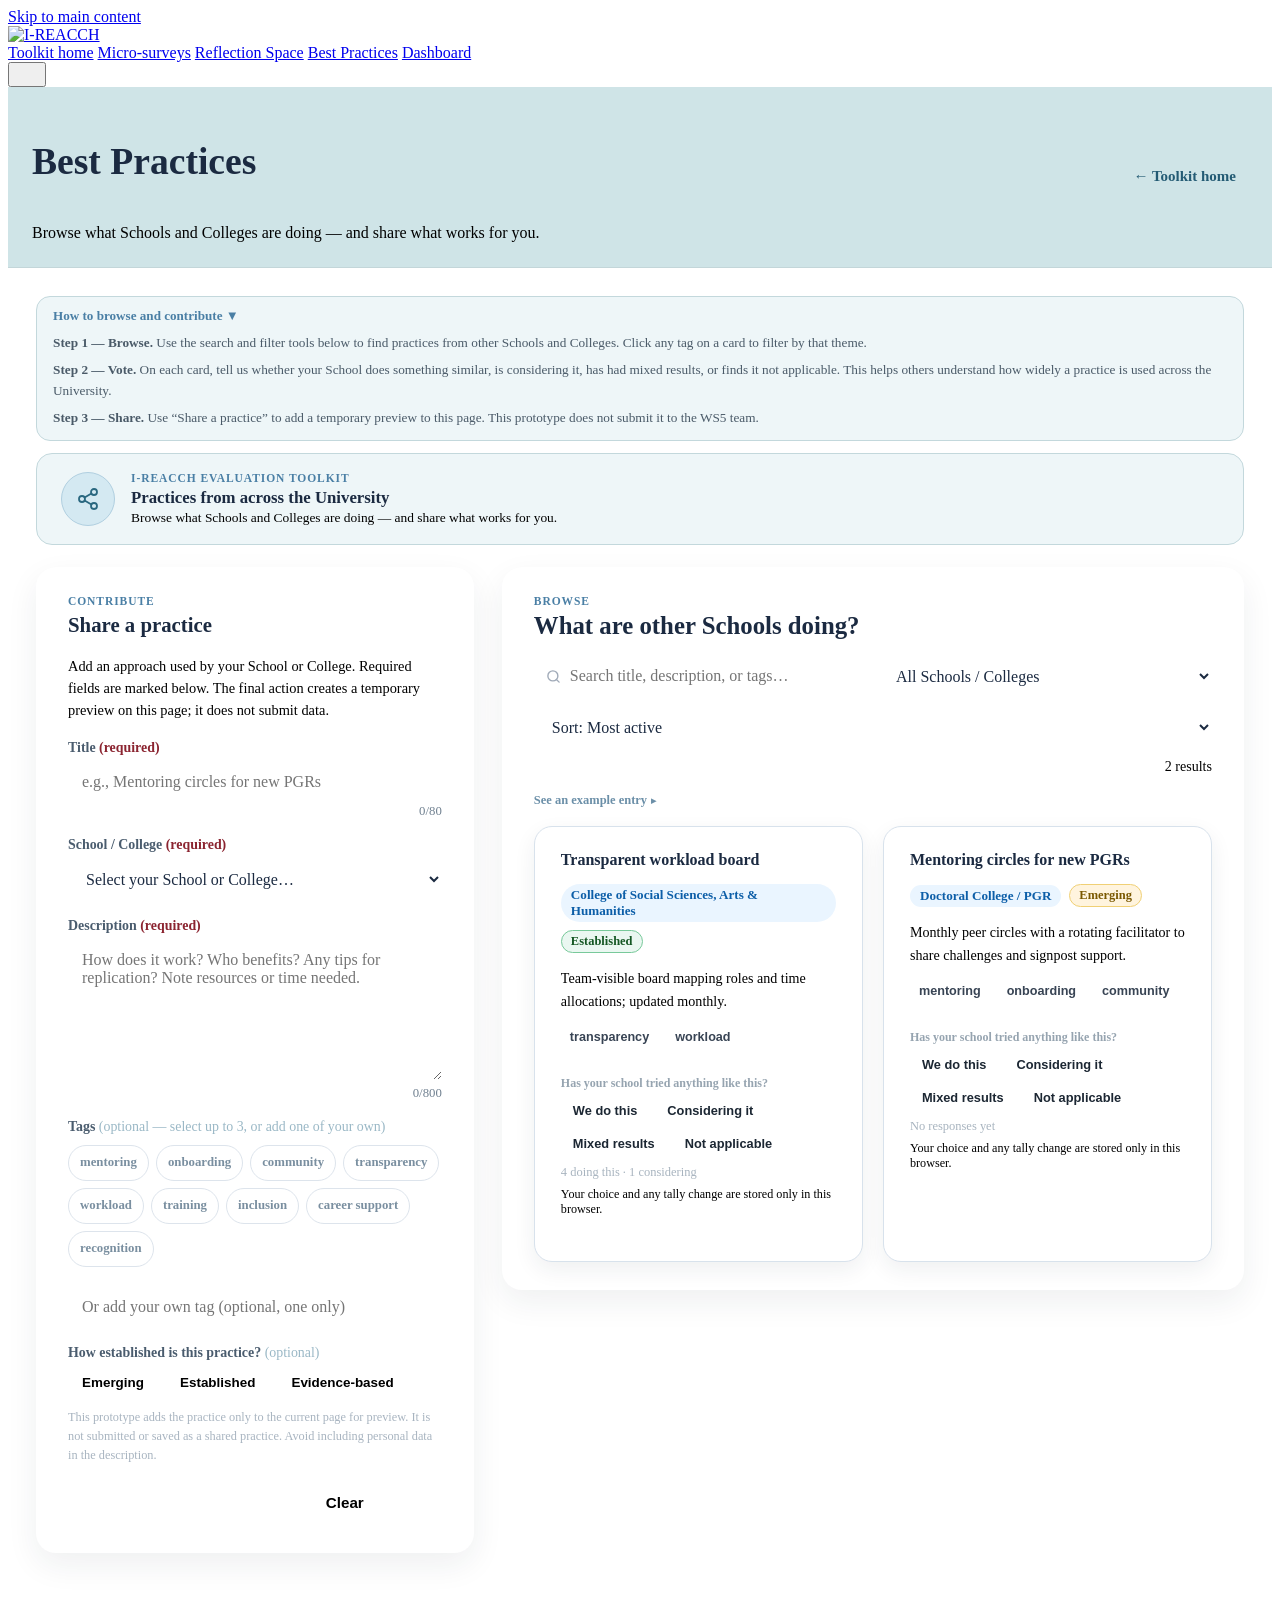
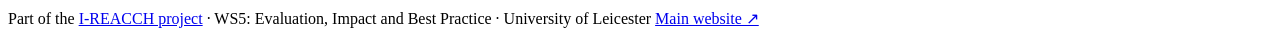
==== best-practices.html @ 88be8840 "Add files via upload" ====
<!DOCTYPE html>
<html lang="en">
<head>
  <meta charset="utf-8" />
  <meta name="viewport" content="width=device-width,initial-scale=1" />
  <title>I-REACCH | Best Practices</title>

  <link rel="stylesheet" href="assets/css/brand.css" />
  <link rel="stylesheet" href="assets/css/header.css" />
  <link rel="stylesheet" href="assets/css/style.css" />

  <style>
    :root{
      --gradA:var(--grad-a);
      --gradB:var(--grad-b);
      --muted-strong:#384454;
      --bg:#fff;
      --ok:#2ea44f; --warn:#e3a008; --no:#cf3d3d;
    }

    /* ===== Top header ===== */
    .overview-bar{ background:#cfe4e7; padding:22px 0; border-bottom:1px solid #c3d6d9; }
    .overview-inner{ max-width:var(--page-max); margin:0 auto; padding:0 24px; display:flex; align-items:center; justify-content:space-between; gap:16px; }
    .brand-wrap{ display:flex; align-items:center; gap:14px; }
    .brand-wrap img{ height:48px; width:auto; display:block; }
    .titles{ display:flex; flex-direction:column; }
    .page-title{ font-size:clamp(1.75rem,4vw,2.35rem); line-height:1.15; font-weight:800; color:#1b2a41; }
    .page-sub{ margin-top:6px; font-size:1rem; line-height:1.5; color:var(--muted); }
    .back-link{ font-weight:700; font-size:15px; color:#245b74; text-decoration:none; padding:8px 12px; border-radius:8px; }
    .back-link:hover{ background:rgba(0,0,0,.05); }

    /* ===== Page container ===== */
    .bp-container{ max-width:1320px; margin:28px auto 0; padding:0 28px 56px; }
    @media(max-width:640px){ .bp-container{ padding:0 16px 48px; } }

    /* ===== Page guidance (collapsible) ===== */
    .bp-guide{
      background:#eef6f8; border:1px solid #c3d8dc;
      border-radius:14px; padding:11px 16px; margin-bottom:12px;
    }
    .bp-guide summary{
      font-weight:600; font-size:.82rem; color:#4a7fa5;
      cursor:pointer; list-style:none; user-select:none;
    }
    .bp-guide summary::-webkit-details-marker{ display:none; }
    .bp-guide summary::marker{ display:none; }
    .bp-guide-body{ margin-top:8px; font-size:.83rem; color:#4a5a68; line-height:1.6; }
    .bp-guide-body p{ margin:0 0 6px; }
    .bp-guide-body p:last-child{ margin-bottom:0; }

    /* ===== Shared panel ===== */
    .bp-panel{
      background:#fff; border:1px solid var(--border);
      border-radius:20px; box-shadow:0 12px 32px rgba(28,39,51,.07);
    }
    .bp-pad{ padding:28px 32px; }
    @media(max-width:640px){ .bp-pad{ padding:20px; } }

    /* ===== Top action bar (browse panel) ===== */
    .bp-topbar{ display:flex; align-items:flex-end; justify-content:space-between; flex-wrap:wrap; gap:12px; margin-bottom:16px; }
    .bp-topbar-eyebrow{ font-size:.72rem; font-weight:700; letter-spacing:.08em; text-transform:uppercase; color:#4a7fa5; display:block; margin-bottom:5px; }
    .bp-topbar h2{ margin:0; font-size:1.55rem; font-weight:800; color:#1b2a41; }

    /* ===== Submit form panel (collapsed by default) ===== */
    .submit-panel{
      overflow:hidden; max-height:0;
      transition:max-height .35s ease, opacity .25s ease;
      opacity:0; margin-bottom:0;
    }
    .submit-panel.open{ max-height:2400px; opacity:1; margin-bottom:20px; }
    .submit-panel-inner{
      background:#fff; border:1px solid var(--border);
      border-radius:20px; box-shadow:0 12px 32px rgba(28,39,51,.07);
      padding:28px 32px;
    }
    @media(max-width:640px){ .submit-panel-inner{ padding:20px; } }
    .submit-panel-eyebrow{ font-size:.72rem; font-weight:700; letter-spacing:.08em; text-transform:uppercase; color:#4a7fa5; display:block; margin-bottom:6px; }
    .submit-panel h2{ margin:0 0 18px; font-size:1.3rem; font-weight:800; color:#1b2a41; }

    /* ===== Form labels ===== */
    .submit-panel label{
      display:block; font-weight:600; margin:18px 0 6px; font-size:.87rem;
      color:#4a5c6e;
    }
    .submit-panel label:first-of-type{ margin-top:0; }
    .bp-panel label{
      display:block; font-weight:600; margin:8px 0 4px; font-size:.86rem; color:var(--muted);
    }
    label.bp-hint{
      text-transform:none; letter-spacing:0; font-size:.86rem;
      font-weight:600; margin:0 0 4px; display:block;
    }

    /* ===== Form controls ===== */
    .bp-input,.bp-select,.bp-textarea{
      width:100%; padding:11px 14px; border:1px solid var(--border); border-radius:12px;
      font:inherit; background:var(--bg); box-sizing:border-box; color:#1b2a41;
    }
    .bp-input:focus,.bp-select:focus,.bp-textarea:focus{ outline:2px solid var(--gradA); outline-offset:2px; }
    .bp-textarea{ min-height:140px; resize:vertical; }

    /* School "Other" fallback input */
    .bp-school-other{ margin-top:8px; }

    /* ===== Buttons ===== */
    .bp-btn{
      appearance:none; border:0; border-radius:999px; padding:12px 24px;
      font-weight:800; font-size:.95rem; cursor:pointer;
      background:linear-gradient(135deg,var(--grad-a),var(--grad-b)); color:#fff;
      min-height:44px;
    }
    .bp-btn.ghost{
      background:transparent; border:1px solid var(--border);
      color:var(--muted); padding:11px 20px; font-weight:700;
    }
    .bp-btn.ghost:hover{ background:#f5f8ff; }
    .bp-btn:focus{ outline:2px solid var(--gradA); outline-offset:3px; }

    .bp-row{ display:flex; gap:10px; align-items:center; flex-wrap:wrap; }
    .bp-hint{ font-size:.84rem; color:#a0aab8; }
    .bp-help{ font-size:.84rem; color:#708090; margin-top:4px; }
    .bp-form-intro{ margin:0 0 18px; color:var(--muted); font-size:.9rem; line-height:1.55; }
    .bp-required{ color:#8b2430 !important; font-weight:700; }
    .bp-field-error{ margin:5px 0 0; color:#a61d24; font-size:.84rem; font-weight:700; }
    .bp-form-errors{ margin:0 0 12px; padding:10px 12px; color:#8b1720; background:#fff2f2; border-left:4px solid #c81e2a; border-radius:6px; font-weight:700; }
    .bp-feedback{ margin:0 0 18px; padding:12px 16px; color:#175c35; background:#eaf7ef; border:1px solid #82c69b; border-radius:10px; font-weight:750; }

    .counter{ display:flex; justify-content:flex-end; font-size:.8rem; color:#708090; margin-top:2px; }

    /* ===== Tag chip toggles (submit form) ===== */
    .bp-tag-chip-group{ display:flex; gap:7px; flex-wrap:wrap; margin-top:8px; }
    .bp-tag-chip-btn{
      appearance:none; border:1px solid #dde4ec; border-radius:999px;
      padding:7px 11px; min-height:36px; font:inherit; font-weight:600; font-size:.8rem;
      cursor:pointer; background:#fff; color:#7a8fa0;
      transition:background .15s, color .15s, border-color .15s, opacity .15s;
    }
    .bp-tag-chip-btn:hover{ border-color:#a58de0; }
    .bp-tag-chip-btn.selected{ background:#efeaff; border-color:#b89ef5; color:#3d1a8a; }
    .bp-tag-chip-btn:focus{ outline:2px solid var(--gradA); outline-offset:2px; }

    /* Selected tag pills (submit form) */
    .bp-tag-pills{ display:flex; gap:6px; flex-wrap:wrap; margin-top:8px; }
    .bp-tag-pill-item{
      display:inline-flex; align-items:center; gap:4px;
      background:#efeaff; border:1px solid #b89ef5; color:#3d1a8a;
      border-radius:999px; padding:4px 10px; font-weight:700; font-size:.82rem;
    }
    .bp-tag-pill-item button{
      appearance:none; background:none; border:none; cursor:pointer;
      padding:0 0 0 2px; font-size:.9em; line-height:1;
      color:#3d1a8a; font-weight:700;
    }
    .bp-tag-pill-item button:hover{ color:#1b0060; }
    .bp-tag-pill-item button:focus{ outline:2px solid var(--gradA); outline-offset:1px; border-radius:50%; }

    /* Custom tag input row */
    .bp-custom-tag-row{ margin-top:10px; }
    .bp-tag-hint{ font-size:.75rem; color:#b0bbc6; margin-top:3px; }

    /* Submit form: breathing room refinements */
    .submit-panel label > span{ color:#9ab8c6; }
    .submit-panel .counter + label{ margin-top:24px; }
    .bp-tag-chip-group{ margin-top:10px; }
    .bp-tag-pills{ margin:10px 0 4px; }
    .bp-trust-note{ font-size:.84rem; color:#708090; }

    /* ===== Evidence level pills (submit form) ===== */
    .ev-pills{ display:flex; gap:8px; flex-wrap:wrap; margin-top:8px; }
    .ev-btn{
      appearance:none; border-radius:999px; padding:6px 14px; font-weight:700;
      font-size:.84rem; cursor:pointer; background:#fff;
      color:var(--muted); border:1px solid var(--border);
      transition:background .15s,color .15s,border-color .15s;
    }
    .ev-btn:focus{ outline:2px solid var(--gradA); outline-offset:2px; }
    .ev-btn.active.emerging{    background:#fff4de; border-color:#c98a00; color:#7a5800; }
    .ev-btn.active.established{ background:#eaf7f1; border-color:#2ea44f; color:#155724; }
    .ev-btn.active.evidenced{   background:#eaf5ff; border-color:#0c5ea8; color:#0c5ea8; }

    /* ===== Trust note ===== */
    .bp-trust-note{
      margin:12px 0 0; font-size:.77rem;
      color:#a8b4c0; line-height:1.55;
    }

    .draft-status{ font-size:.85rem; color:var(--muted); display:none; }

    /* ===== Browse toolbar ===== */
    .bp-toolbar{ display:flex; gap:10px; flex-wrap:wrap; margin-bottom:14px; align-items:center; }
    .bp-field{ flex:1 1 200px; position:relative; }
    .bp-cnt{ color:var(--muted); font-size:.88rem; margin-left:auto; white-space:nowrap; }
    .bp-sort{ min-width:170px; }

    /* Search icon — CSS-only, no HTML changes required */
    #q{
      background-image:url("data:image/svg+xml,%3Csvg xmlns='http://www.w3.org/2000/svg' width='16' height='16' viewBox='0 0 24 24' fill='none' stroke='%23a0aab8' stroke-width='2.2' stroke-linecap='round' stroke-linejoin='round'%3E%3Ccircle cx='11' cy='11' r='8'/%3E%3Cpath d='m21 21-4.35-4.35'/%3E%3C/svg%3E");
      background-repeat:no-repeat;
      background-position:12px center;
      background-size:15px 15px;
      padding-left:36px;
    }

    /* ===== Active filter pills ===== */
    .bp-filter-pills{ display:flex; gap:8px; flex-wrap:wrap; margin:6px 0 14px; }
    .bp-pill{
      background:var(--chip); color:var(--muted-strong);
      border:1px solid var(--border); border-radius:999px;
      padding:4px 10px; font-weight:600; font-size:.85rem;
    }
    .bp-pill button{ border:0; background:transparent; margin-left:6px; cursor:pointer; }

    /* ===== Cards grid ===== */
    .bp-cards{ display:grid; grid-template-columns:1fr 1fr; gap:20px; }
    @media(max-width:960px){ .bp-cards{ grid-template-columns:1fr; } }

    /* ===== Card ===== */
    .bp-card{
      border:1px solid #d8e2ec; border-radius:18px; background:#fff;
      padding:22px 26px; display:flex; flex-direction:column; gap:14px;
      box-shadow:0 8px 22px rgba(28,39,51,.07);
    }
    .bp-card h3{ margin:0; font-size:1rem; font-weight:800; color:#1b2a41; line-height:1.35; }
    .bp-badge{ display:inline-flex; align-items:center; gap:6px; padding:3px 10px; border-radius:999px; background:#eaf5ff; color:#0c5ea8; font-weight:600; font-size:.82rem; }
    .bp-sub{ color:var(--muted); margin:0; font-size:.88rem; line-height:1.62; }

    /* ===== Tags on cards ===== */
    .bp-tags{ display:flex; gap:8px; row-gap:6px; flex-wrap:wrap; }
    .bp-chip{ background:var(--chip); color:var(--muted-strong); padding:3px 9px; border:1px solid var(--border); border-radius:999px; font-weight:600; font-size:.79rem; }
    .bp-tag-btn{ background:var(--chip); color:var(--muted-strong); border:1px solid var(--border); border-radius:999px; padding:3px 9px; font-weight:600; font-size:.79rem; cursor:pointer; }
    .bp-tag-btn:focus{ outline:2px solid var(--gradA); outline-offset:2px; }
    .bp-sep{ height:1px; background:var(--border); border-radius:1px; }

    /* ===== Evidence badge on cards ===== */
    .ev-badge{ display:inline-flex; align-items:center; padding:3px 9px; border-radius:999px; font-weight:700; font-size:.78rem; }
    .ev-badge.emerging{    background:#fff4de; color:#7a5800; border:1px solid #f0d075; }
    .ev-badge.established{ background:#eaf7f1; color:#155724; border:1px solid #78c99a; }
    .ev-badge.evidenced{   background:#eaf5ff; color:#0c5ea8; border:1px solid #7fbde8; }

    /* ===== Four-option structured vote ===== */
    .bp-vote-group{ display:flex; flex-direction:column; gap:6px; }
    .bp-vote-label{ font-size:.75rem; font-weight:600; color:#96a4b0; margin-bottom:0; }
    .bp-vote-opts{ display:flex; gap:6px; flex-wrap:wrap; }
    .bp-vote-btn{
      appearance:none; border:1px solid var(--border); background:#fff;
      color:#1c2733; border-radius:999px; padding:6px 12px;
      font-weight:700; font-size:.8rem; cursor:pointer;
      transition:background .15s,color .15s,border-color .15s;
    }
    .bp-vote-btn:focus{ outline:2px solid var(--gradA); outline-offset:2px; }
    .bp-vote-btn.v-active.opt-active{   background:var(--ok);  border-color:var(--ok);  color:#fff; }
    .bp-vote-btn.v-active.opt-consider{ background:var(--warn);border-color:var(--warn);color:#fff; }
    .bp-vote-btn.v-active.opt-mixed{    background:#6b7d94;    border-color:#6b7d94;    color:#fff; }
    .bp-vote-btn.v-active.opt-na{       background:#9aa4b2;    border-color:#9aa4b2;    color:#fff; }
    .bp-vote-count{ font-size:.78rem; color:#a8b4bf; margin-top:2px; }
    .bp-local-note{ font-size:.76rem; color:var(--muted); margin:1px 0 0; }

    /* Vote legend */
    .bp-vote-legend{ font-size:.78rem; color:var(--muted); margin-top:6px; line-height:1.6; }

    /* Smooth comment box reveal */
    .bp-reason-wrap{
      margin-top:8px; overflow:hidden;
      max-height:0; opacity:0;
      transition:max-height .25s ease, opacity .2s ease;
    }
    .bp-reason-wrap.bp-reason-visible{ max-height:220px; opacity:1; }

    /* Example entry */
    .bp-example{ margin-bottom:14px; }
    .bp-example-heading{
      font-size:.78rem; font-weight:600; color:#6b8fa8;
      cursor:pointer; list-style:none; user-select:none;
      display:inline-flex; align-items:center; gap:4px; margin:0;
      padding:4px 0;
    }
    .bp-example-heading::-webkit-details-marker{ display:none; }
    .bp-example-heading::marker{ display:none; }
    .bp-example-heading::after{ content:'▸'; font-size:.65rem; transition:transform .2s; }
    .bp-example[open] .bp-example-heading::after{ transform:rotate(90deg); }
    .bp-example-body{ margin-top:14px; }
    .bp-card--example{ border-style:dashed; border-color:#b8cfe0; background:#f8fbfd; box-shadow:none; }
    .bp-example-badge{
      font-size:.72rem; font-weight:700; background:#e8f4fd;
      color:#2977c9; border-radius:999px; padding:2px 8px;
      letter-spacing:.04em; text-transform:uppercase; flex-shrink:0;
    }
    .bp-empty{ padding:22px 24px; color:var(--muted); border:1px dashed var(--border); border-radius:14px; background:#fff; }

    /* ===== Hero banner ===== */
    .bp-hero{
      background:#eef6f8; border:1px solid #c3d8dc;
      border-radius:16px; padding:18px 24px; margin-bottom:22px;
      display:flex; align-items:center; justify-content:space-between; gap:16px; flex-wrap:wrap;
    }
    .bp-hero-left{ display:flex; align-items:center; gap:16px; }
    .bp-hero-icon-wrap{
      width:52px; height:52px; border-radius:50%; flex-shrink:0;
      background:#d4e9f2; border:1.5px solid #b0cfe0;
      display:flex; align-items:center; justify-content:center;
    }
    .bp-hero-icon{ width:24px; height:24px; flex-shrink:0; color:#2a6880; }
    .bp-hero-eyebrow{ font-size:.72rem; font-weight:700; letter-spacing:.08em; text-transform:uppercase; color:#4a7fa5; margin:0 0 4px; display:block; }
    .bp-hero-heading{ font-size:1.05rem; font-weight:800; color:#1b2a41; margin:0 0 2px; }
    .bp-hero-sub{ font-size:.84rem; color:var(--muted); margin:0; }

    /* ===== Split layout ===== */
    .bp-split{ display:grid; grid-template-columns:1.18fr 2fr; gap:28px; align-items:start; }
    .bp-split-right{ min-width:0; }
    @media(min-width:901px){
      .bp-split-left .submit-panel.open{ max-height:none !important; opacity:1 !important; overflow:visible !important; margin-bottom:0 !important; }
      #toggleSubmit{ display:none; }
    }
    @media(max-width:900px){
      .bp-split{ grid-template-columns:1fr; }
      .bp-split-right{ order:1; }
      .bp-split-left{ order:2; }
    }
  </style>
</head>
<body>

  <a class="skip-link" href="#main-content">Skip to main content</a>

  <header class="site-header">
    <div class="container bar">
      <a class="logo" href="index.html" aria-label="I-REACCH Evaluation Toolkit home"><img src="assets/img/ireacch-logo.png" alt="I-REACCH"></a>
      <nav id="primary-nav" class="nav" aria-label="Primary">
        <a href="index.html">Toolkit home</a>
        <a href="micro-surveys.html">Micro-surveys</a>
        <a href="reflection.html">Reflection Space</a>
        <a href="best-practices.html" aria-current="page">Best Practices</a>
        <a href="dashboard.html">Dashboard</a>
      </nav>
      <button class="nav-toggle" aria-expanded="false" aria-controls="primary-nav" aria-label="Toggle navigation">
        <svg width="22" height="16" viewBox="0 0 22 16" fill="none" aria-hidden="true"><rect y="0" width="22" height="2" rx="1"/><rect y="7" width="22" height="2" rx="1"/><rect y="14" width="22" height="2" rx="1"/></svg>
      </button>
    </div>
  </header>

  <section class="overview-bar" aria-labelledby="page-title">
    <div class="overview-inner">
      <div class="brand-wrap">
        <div class="titles">
          <h1 class="page-title" id="page-title">Best Practices</h1>
          <div class="page-sub">Browse what Schools and Colleges are doing — and share what works for you.</div>
        </div>
      </div>
      <a class="back-link" href="index.html">&larr; Toolkit home</a>
    </div>
  </section>

  <main class="bp-container" id="main-content" tabindex="-1">

    <!-- ===== Page guidance (collapsible) ===== -->
    <details class="bp-guide" id="bp-guide">
      <summary>How to browse and contribute &#9660;</summary>
      <div class="bp-guide-body">
        <p><strong>Step 1 — Browse.</strong> Use the search and filter tools below to find practices from other Schools and Colleges. Click any tag on a card to filter by that theme.</p>
        <p><strong>Step 2 — Vote.</strong> On each card, tell us whether your School does something similar, is considering it, has had mixed results, or finds it not applicable. This helps others understand how widely a practice is used across the University.</p>
        <p><strong>Step 3 — Share.</strong> Use “Share a practice” to add a temporary preview to this page. This prototype does not submit it to the WS5 team.</p>
      </div>
    </details>

    <!-- ===== Hero banner ===== -->
    <div class="bp-hero">
      <div class="bp-hero-left">
        <div class="bp-hero-icon-wrap">
          <svg class="bp-hero-icon" viewBox="0 0 24 24" fill="none" stroke="currentColor" stroke-width="1.8" stroke-linecap="round" stroke-linejoin="round" aria-hidden="true">
            <circle cx="18" cy="5" r="3"/>
            <circle cx="6"  cy="12" r="3"/>
            <circle cx="18" cy="19" r="3"/>
            <line x1="8.59" y1="13.51" x2="15.42" y2="17.49"/>
            <line x1="15.41" y1="6.51"  x2="8.59"  y2="10.49"/>
          </svg>
        </div>
        <div>
          <span class="bp-hero-eyebrow">I-REACCH Evaluation Toolkit</span>
          <div class="bp-hero-heading">Practices from across the University</div>
          <p class="bp-hero-sub">Browse what Schools and Colleges are doing — and share what works for you.</p>
        </div>
      </div>
      <button type="button" class="bp-btn" id="toggleSubmit" aria-expanded="true" aria-controls="submitPanel">
        + Share a practice
      </button>
    </div>

    <p class="bp-feedback" id="bp-feedback" role="status" aria-live="polite" hidden></p>

    <!-- ===== Split layout ===== -->
    <div class="bp-split">

    <!-- LEFT: Submit form (always visible on desktop) -->
    <div class="bp-split-left">
    <div class="submit-panel open" id="submitPanel" aria-hidden="false">
      <div class="submit-panel-inner">
        <span class="submit-panel-eyebrow">Contribute</span>
        <h2>Share a practice</h2>
        <p class="bp-form-intro">Add an approach used by your School or College. Required fields are marked below. The final action creates a temporary preview on this page; it does not submit data.</p>
        <p class="bp-form-errors" id="bp-form-errors" role="alert" hidden>Check the required fields below.</p>
        <label for="bp-title">Title <span class="bp-required">(required)</span></label>
        <input id="bp-title" class="bp-input" type="text" maxlength="80" required aria-describedby="c-title bp-title-error" placeholder="e.g., Mentoring circles for new PGRs" />
        <div class="counter"><span id="c-title">0/80</span></div>
        <p class="bp-field-error" id="bp-title-error" hidden>Enter a title.</p>

        <label for="bp-school">School / College <span class="bp-required">(required)</span></label>
        <select id="bp-school" class="bp-select" required aria-describedby="bp-school-error">
          <option value="">Select your School or College&hellip;</option>
          <option value="College of Life Sciences">College of Life Sciences</option>
          <option value="College of Science and Engineering">College of Science and Engineering</option>
          <option value="College of Social Sciences, Arts &amp; Humanities">College of Social Sciences, Arts &amp; Humanities</option>
          <option value="School of Business">School of Business</option>
          <option value="Leicester Medical School">Leicester Medical School</option>
          <option value="School of Computing and Mathematical Sciences">School of Computing and Mathematical Sciences</option>
          <option value="School of Education">School of Education</option>
          <option value="School of Geography, Geology and the Environment">School of Geography, Geology and the Environment</option>
          <option value="School of Historical Studies">School of Historical Studies</option>
          <option value="School of Law">School of Law</option>
          <option value="School of Museum Studies">School of Museum Studies</option>
          <option value="School of Psychology and Vision Sciences">School of Psychology and Vision Sciences</option>
          <option value="Doctoral College / PGR">Doctoral College / PGR</option>
          <option value="Professional Services / Research Support">Professional Services / Research Support</option>
          <option value="other">Other / Not listed</option>
        </select>
        <p class="bp-field-error" id="bp-school-error" hidden>Select a School or College.</p>
        <input id="bp-school-other" class="bp-input bp-school-other" type="text"
          placeholder="Please specify your School or College"
          aria-label="Specify your School or College"
          aria-describedby="bp-school-other-error"
          style="display:none" />
        <p class="bp-field-error" id="bp-school-other-error" hidden>Enter your School or College.</p>

        <label for="bp-desc">Description <span class="bp-required">(required)</span></label>
        <textarea id="bp-desc" class="bp-textarea" maxlength="800" required aria-describedby="c-desc bp-desc-error"
          placeholder="How does it work? Who benefits? Any tips for replication? Note resources or time needed."></textarea>
        <div class="counter"><span id="c-desc">0/800</span></div>
        <p class="bp-field-error" id="bp-desc-error" hidden>Enter a description.</p>

        <label>Tags <span style="font-weight:400;text-transform:none;letter-spacing:0">(optional — select up to 3, or add one of your own)</span></label>
        <div class="bp-tag-chip-group" id="bp-tag-chips" role="group" aria-label="Select tags">
          <button type="button" class="bp-tag-chip-btn" data-tag="mentoring"      aria-pressed="false">mentoring</button>
          <button type="button" class="bp-tag-chip-btn" data-tag="onboarding"     aria-pressed="false">onboarding</button>
          <button type="button" class="bp-tag-chip-btn" data-tag="community"      aria-pressed="false">community</button>
          <button type="button" class="bp-tag-chip-btn" data-tag="transparency"   aria-pressed="false">transparency</button>
          <button type="button" class="bp-tag-chip-btn" data-tag="workload"       aria-pressed="false">workload</button>
          <button type="button" class="bp-tag-chip-btn" data-tag="training"       aria-pressed="false">training</button>
          <button type="button" class="bp-tag-chip-btn" data-tag="inclusion"      aria-pressed="false">inclusion</button>
          <button type="button" class="bp-tag-chip-btn" data-tag="career support" aria-pressed="false">career support</button>
          <button type="button" class="bp-tag-chip-btn" data-tag="recognition"    aria-pressed="false">recognition</button>
        </div>
        <div class="bp-tag-pills" id="bp-selected-tags" aria-label="Selected tags" aria-live="polite"></div>
        <div class="bp-custom-tag-row">
          <input id="bp-custom-tag" class="bp-input" type="text" maxlength="40"
            placeholder="Or add your own tag (optional, one only)" aria-label="Add a custom tag" />
        </div>

        <label>How established is this practice? <span style="font-weight:400;text-transform:none;letter-spacing:0">(optional)</span></label>
        <div class="ev-pills" id="ev-pills" role="group" aria-label="Evidence level">
          <button type="button" class="ev-btn emerging"    data-ev="emerging"    aria-pressed="false">Emerging</button>
          <button type="button" class="ev-btn established" data-ev="established" aria-pressed="false">Established</button>
          <button type="button" class="ev-btn evidenced"   data-ev="evidenced"   aria-pressed="false">Evidence-based</button>
        </div>

        <!-- Trust statement -->
        <p class="bp-trust-note" role="note">This prototype adds the practice only to the current page for preview. It is not submitted or saved as a shared practice. Avoid including personal data in the description.</p>

        <div class="bp-row" style="margin-top:16px;align-items:center">
          <button class="bp-btn" id="bp-add" type="button">Add preview to this page</button>
          <button class="bp-btn ghost" id="bp-clear" type="button">Clear</button>
          <span id="draft-status" class="draft-status">Draft saved</span>
        </div>
      </div>
    </div>
    </div><!-- /bp-split-left -->

    <!-- RIGHT: Browse panel -->
    <div class="bp-split-right">
    <div class="bp-panel">
      <div class="bp-pad">

        <div class="bp-topbar">
          <div>
            <span class="bp-topbar-eyebrow">Browse</span>
            <h2>What are other Schools doing?</h2>
          </div>
        </div>

        <div class="bp-toolbar">
          <div class="bp-field">
            <input id="q" class="bp-input" type="text" placeholder="Search title, description, or tags&hellip;" aria-label="Search practices" />
          </div>
          <div class="bp-field">
            <select id="filter-school" class="bp-input bp-select" aria-label="Filter by school">
              <option value="">All Schools / Colleges</option>
              <option value="College of Life Sciences">College of Life Sciences</option>
              <option value="College of Science and Engineering">College of Science and Engineering</option>
              <option value="College of Social Sciences, Arts &amp; Humanities">College of Social Sciences, Arts &amp; Humanities</option>
              <option value="School of Business">School of Business</option>
              <option value="Leicester Medical School">Leicester Medical School</option>
              <option value="School of Computing and Mathematical Sciences">School of Computing and Mathematical Sciences</option>
              <option value="School of Education">School of Education</option>
              <option value="School of Geography, Geology and the Environment">School of Geography, Geology and the Environment</option>
              <option value="School of Historical Studies">School of Historical Studies</option>
              <option value="School of Law">School of Law</option>
              <option value="School of Museum Studies">School of Museum Studies</option>
              <option value="School of Psychology and Vision Sciences">School of Psychology and Vision Sciences</option>
              <option value="Doctoral College / PGR">Doctoral College / PGR</option>
              <option value="Professional Services / Research Support">Professional Services / Research Support</option>
            </select>
          </div>
          <select id="sort" class="bp-select bp-sort" aria-label="Sort results">
            <option value="active">Sort: Most active</option>
            <option value="newest">Sort: Newest</option>
            <option value="az">Sort: A&ndash;Z</option>
          </select>
          <span id="result-count" class="bp-cnt" aria-live="polite">0 results</span>
        </div>

        <div id="active-pills" class="bp-filter-pills" style="display:none"></div>

        <!-- Example entry (collapsible) -->
        <details class="bp-example" id="bp-example">
          <summary class="bp-example-heading">See an example entry</summary>
          <div class="bp-example-body">
            <div class="bp-card bp-card--example">
              <div style="display:flex;align-items:center;gap:8px;flex-wrap:wrap">
                <h3 style="margin:0;font-size:1.05rem;font-weight:800;color:#1b2a41">Mentoring circles for early-career researchers</h3>
                <span class="bp-example-badge">Example</span>
              </div>
              <div style="display:flex;gap:8px;flex-wrap:wrap;align-items:center">
                <span class="bp-badge">Doctoral College / PGR</span>
                <span class="ev-badge established">Established</span>
              </div>
              <p class="bp-sub">Monthly peer circles of 4–6 early-career researchers with a rotating facilitator drawn from the group. Sessions are 60 minutes, structured around a shared agenda (one challenge, one win, one resource to share). No senior staff attend, keeping the space low-pressure. Requires minimal coordination — a shared calendar invite and a short briefing document.</p>
              <div class="bp-tags">
                <span class="bp-chip">mentoring</span>
                <span class="bp-chip">community</span>
              </div>
              <p style="font-size:.82rem;color:var(--muted);margin:8px 0 0;font-style:italic">A good entry has a specific title, explains how it works and who benefits, notes what resources it needs, and uses tags to help others find it.</p>
            </div>
          </div>
        </details>

        <div id="cards" class="bp-cards"></div>
        <div id="empty" class="bp-empty" style="display:none">
          No practices match those filters.
          <button id="clear-filters" type="button" class="bp-btn ghost" style="margin:8px 0 0">Clear filters</button>
          or
          <button type="button" class="bp-btn ghost" onclick="document.getElementById('toggleSubmit').click()" style="margin:0">share your own</button>.
        </div>

      </div>
    </div>
    </div><!-- /bp-split-right -->
    </div><!-- /bp-split -->

  </main>

  <footer class="site-footer">
    <div class="site-footer__inner">
      <span>Part of the <a href="https://ireacch.le.ac.uk/" target="_blank" rel="noopener">I-REACCH project</a> &middot; WS5: Evaluation, Impact and Best Practice &middot; University of Leicester</span>
      <a href="https://ireacch.le.ac.uk/" target="_blank" rel="noopener">Main website &nearr;</a>
    </div>
  </footer>

  <script src="ws5-logger.js"></script>
  <script src="script.js"></script>
  <script>
    window.WS5Logger?.logPageView('3.0');
    let bestPracticeSearchLogged = false;

    /* ---------- Seed data (unchanged) ---------- */
    const seedData = [
      { id:"p1", title:"Transparent workload board",
        school:"College of Social Sciences, Arts & Humanities",
        desc:"Team-visible board mapping roles and time allocations; updated monthly.",
        tags:["transparency","workload"],
        evidence:"established",
        votes:{ active:4, considering:1, mixed:0, na:0 },
        created: Date.now()-86400000*14 },
      { id:"p2", title:"Mentoring circles for new PGRs",
        school:"Doctoral College / PGR",
        desc:"Monthly peer circles with a rotating facilitator to share challenges and signpost support.",
        tags:["mentoring","onboarding","community"],
        evidence:"emerging",
        votes:{ active:0, considering:0, mixed:0, na:0 },
        created: Date.now()-86400000*3 }
    ];

    /* ---------- Tag constants ---------- */
    const BP_PREDEFINED_TAGS = [
      'mentoring','onboarding','community','transparency',
      'workload','training','inclusion','career support','recognition'
    ];
    const MAX_CHIP_TAGS = 3;  /* max predefined chips selectable */

    /* ---------- Storage keys (unchanged) ---------- */
    const LS_VOTE   = id => `bp-vote2-${id}`;
    const LS_TALLY  = 'bp-tallies2';
    const LS_REASON = id => `bp-reason-${id}`;
    const LS_DRAFT  = 'bp-draft';

    const getTallies = () => JSON.parse(localStorage.getItem(LS_TALLY) || '{}');
    const setTallies = obj => localStorage.setItem(LS_TALLY, JSON.stringify(obj));

    function hydrate(data){
      const tallies = getTallies();
      return data.map(p => {
        const t = tallies[p.id];
        return t ? {...p, votes:{...p.votes,...t}} : p;
      });
    }

    let state = {
      data: hydrate(seedData),
      query:"", school:"", sort:"active", tags: new Set()
    };

    /* ---------- DOM refs ---------- */
    const cardsEl      = document.getElementById("cards");
    const emptyEl      = document.getElementById("empty");
    const qEl          = document.getElementById("q");
    const schoolEl_f   = document.getElementById("filter-school");
    const sortEl       = document.getElementById("sort");
    const countEl      = document.getElementById("result-count");
    const pillsEl      = document.getElementById("active-pills");

    const titleEl        = document.getElementById("bp-title");
    const schoolEl       = document.getElementById("bp-school");        /* now a <select> */
    const schoolOtherEl  = document.getElementById("bp-school-other");  /* fallback text input */
    const descEl         = document.getElementById("bp-desc");
    const customTagInput = document.getElementById("bp-custom-tag");
    const addBtn         = document.getElementById("bp-add");
    const clearBtn       = document.getElementById("bp-clear");
    const draftStatus    = document.getElementById("draft-status");
    const cTitleEl       = document.getElementById("c-title");
    const cDescEl        = document.getElementById("c-desc");
    const evPillsEl      = document.getElementById("ev-pills");
    const submitPanel    = document.getElementById("submitPanel");
    const toggleBtn      = document.getElementById("toggleSubmit");
    const feedbackEl     = document.getElementById("bp-feedback");
    const formErrorsEl   = document.getElementById("bp-form-errors");
    const desktopSubmit  = window.matchMedia('(min-width: 901px)');

    /* ---------- Page guidance — open on first visit, closed thereafter ---------- */
    (function(){
      const guide = document.getElementById('bp-guide');
      if(!guide) return;
      if(!localStorage.getItem('bp-guide-seen')){
        guide.setAttribute('open','');
        /* Mark as seen after a short delay so the flag survives to the next visit */
        setTimeout(()=> localStorage.setItem('bp-guide-seen','1'), 200);
      }
    })();

    /* ---------- Submit panel disclosure ---------- */
    function setSubmitOpen(open, focusTitle=false){
      submitPanel.classList.toggle('open', open);
      toggleBtn.setAttribute('aria-expanded', open ? 'true' : 'false');
      submitPanel.setAttribute('aria-hidden', open ? 'false' : 'true');
      toggleBtn.textContent = open ? '✕ Close form' : '+ Share a practice';
      if(open && focusTitle) setTimeout(()=>titleEl.focus(), 350);
    }

    function syncSubmitDisclosure(){
      setSubmitOpen(desktopSubmit.matches, false);
    }

    syncSubmitDisclosure();
    desktopSubmit.addEventListener('change', syncSubmitDisclosure);

    toggleBtn.addEventListener('click', ()=>{
      const open = !submitPanel.classList.contains('open');
      setSubmitOpen(open, open);
      if(open) window.WS5Logger?.log('3.5', undefined, { control:'share-practice-panel' });
    });

    /* ---------- School dropdown — show/hide "Other" text input ---------- */
    schoolEl.addEventListener('change', ()=>{
      const isOther = schoolEl.value === 'other';
      schoolOtherEl.style.display = isOther ? '' : 'none';
      if(isOther) schoolOtherEl.focus();
      if(!isOther){
        schoolOtherEl.removeAttribute('aria-invalid');
        document.getElementById('bp-school-other-error').hidden = true;
      }
      saveDraft();
    });

    /* ---------- Evidence level selector (unchanged) ---------- */
    let selectedEvidence = '';

    evPillsEl.addEventListener('click', e=>{
      const btn = e.target.closest('.ev-btn');
      if(!btn) return;
      const val = btn.dataset.ev;
      if(selectedEvidence === val){
        selectedEvidence = '';
        evPillsEl.querySelectorAll('.ev-btn').forEach(b=>{ b.classList.remove('active'); b.setAttribute('aria-pressed','false'); });
      } else {
        selectedEvidence = val;
        evPillsEl.querySelectorAll('.ev-btn').forEach(b=>{
          const active = b.dataset.ev === val;
          b.classList.toggle('active', active);
          b.setAttribute('aria-pressed', active ? 'true' : 'false');
        });
      }
      window.WS5Logger?.log('3.2', undefined, { filterCategory:'evidence-level' });
    });

    function resetEvidence(){
      selectedEvidence = '';
      evPillsEl.querySelectorAll('.ev-btn').forEach(b=>{ b.classList.remove('active'); b.setAttribute('aria-pressed','false'); });
    }

    /* ---------- Tag chip-toggle system ---------- */
    let selectedChips = new Set();

    function renderTagPills(){
      const pEl = document.getElementById('bp-selected-tags');
      pEl.innerHTML = '';
      selectedChips.forEach(tag =>{
        const pill = document.createElement('span');
        pill.className = 'bp-tag-pill-item';

        const label = document.createElement('span');
        label.textContent = tag;

        const removeBtn = document.createElement('button');
        removeBtn.type = 'button';
        removeBtn.textContent = '×';
        removeBtn.setAttribute('aria-label', 'Remove tag: ' + tag);
        removeBtn.addEventListener('click', ()=>{
          selectedChips.delete(tag);
          updateTagChips();
          saveDraft();
        });

        pill.append(label, removeBtn);
        pEl.appendChild(pill);
      });
    }

    function updateTagChips(){
      const atLimit = selectedChips.size >= MAX_CHIP_TAGS;
      document.querySelectorAll('.bp-tag-chip-btn').forEach(b=>{
        const tag = b.dataset.tag;
        const on  = selectedChips.has(tag);
        b.classList.toggle('selected', on);
        b.setAttribute('aria-pressed', on ? 'true' : 'false');
        b.style.opacity = (!on && atLimit) ? '0.45' : '';
      });
      renderTagPills();
    }

    document.getElementById('bp-tag-chips').addEventListener('click', e=>{
      const btn = e.target.closest('.bp-tag-chip-btn');
      if(!btn) return;
      const tag = btn.dataset.tag;
      if(selectedChips.has(tag)){
        selectedChips.delete(tag);
      } else {
        if(selectedChips.size < MAX_CHIP_TAGS) selectedChips.add(tag);
      }
      updateTagChips();
      saveDraft();
      window.WS5Logger?.log('3.2', undefined, { filterCategory:'contribution-tag' });
    });

    /* ---------- Helpers (unchanged) ---------- */
    const uid  = () => "p" + Math.random().toString(36).slice(2,9);
    const norm = s  => (s||"").toLowerCase();
    const esc  = s  => (s||"").replace(/[&<>"']/g, m=>({'&':'&amp;','<':'&lt;','>':'&gt;','"':'&quot;',"'":'&#39;'}[m]));

    const EV_LABELS = { emerging:'Emerging', established:'Established', evidenced:'Evidence-based' };
    const VOTE_OPTS = [
      { key:'active',      label:'We do this',     cls:'opt-active'   },
      { key:'considering', label:'Considering it',  cls:'opt-consider' },
      { key:'mixed',       label:'Mixed results',   cls:'opt-mixed'    },
      { key:'na',          label:'Not applicable',  cls:'opt-na'       },
    ];

    /* ---------- Filtering & sorting (unchanged) ---------- */
    function filtered(){
      const q = norm(state.query), s = norm(state.school);
      let items = state.data.filter(p=>{
        const text = `${p.title} ${p.desc} ${p.school} ${(p.tags||[]).join(" ")}`.toLowerCase();
        const tagOk = state.tags.size ? (p.tags||[]).some(t=>state.tags.has(norm(t))) : true;
        return (!q || text.includes(q)) && (!s || norm(p.school).includes(s)) && tagOk;
      });
      if(state.sort==='active')      items.sort((a,b)=>(b.votes.active||0)-(a.votes.active||0));
      else if(state.sort==='newest') items.sort((a,b)=>(b.created||0)-(a.created||0));
      else                           items.sort((a,b)=>a.title.localeCompare(b.title));
      return items;
    }

    function renderPills(){
      const pills = [];
      if(state.query)  pills.push({label:`"${state.query}"`,        clear:()=>{ state.query="";  qEl.value=""; }});
      if(state.school) pills.push({label:`School: ${state.school}`, clear:()=>{ state.school=""; schoolEl_f.value=""; }});
      [...state.tags].forEach(tag=>pills.push({label:`Tag: ${tag}`, clear:()=>state.tags.delete(tag)}));

      pillsEl.innerHTML='';
      if(!pills.length){ pillsEl.style.display='none'; return; }
      pillsEl.style.display='flex';
      pills.forEach(p=>{
        const el=document.createElement('span');
        el.className='bp-pill';
        el.innerHTML=`${esc(p.label)} <button type="button" aria-label="Remove filter">✕</button>`;
        el.querySelector('button').onclick=()=>{ p.clear(); render(); };
        pillsEl.appendChild(el);
      });
    }

    /* ---------- Render (unchanged) ---------- */
    function render(){
      const items = filtered();
      cardsEl.innerHTML='';
      emptyEl.style.display = items.length ? 'none' : 'block';
      countEl.textContent   = `${items.length} ${items.length===1?'result':'results'}`;
      renderPills();

      items.forEach(p=>{
        const userVote = localStorage.getItem(LS_VOTE(p.id)) || '';

        const card = document.createElement('div');
        card.className='bp-card';
        card.id = p.id;

        const evBadge = (p.evidence && EV_LABELS[p.evidence])
          ? `<span class="ev-badge ${esc(p.evidence)}">${EV_LABELS[p.evidence]}</span>` : '';
        const previewBadge = p.preview ? '<span class="bp-example-badge">Preview only · not submitted</span>' : '';

        card.innerHTML=`
          <h3>${esc(p.title)}</h3>
          <div style="display:flex;gap:8px;flex-wrap:wrap;align-items:center">
            <span class="bp-badge">${esc(p.school)}</span>${evBadge}${previewBadge}
          </div>
          <p class="bp-sub">${esc(p.desc)}</p>
          ${p.tags?.length ? `<div class="bp-tags">${p.tags.map(t=>`<button type="button" class="bp-tag-btn" data-tag="${esc(t)}">${esc(t)}</button>`).join('')}</div>` : ''}
          <div class="bp-sep"></div>
        `;

        /* Four-option structured vote */
        const voteGroup = document.createElement('div');
        voteGroup.className='bp-vote-group';

        const vLabel = document.createElement('div');
        vLabel.className='bp-vote-label';
        vLabel.textContent='Has your school tried anything like this?';
        voteGroup.appendChild(vLabel);

        const vOpts = document.createElement('div');
        vOpts.className='bp-vote-opts';
        vOpts.setAttribute('role','group');
        vOpts.setAttribute('aria-label','Vote on this practice');

        const countEl_card = document.createElement('div');
        countEl_card.className='bp-vote-count';
        countEl_card.textContent=voteCountText(p.votes);

        const vBtns = {};
        VOTE_OPTS.forEach(opt=>{
          const b = document.createElement('button');
          b.type='button';
          b.textContent=opt.label;
          const isActive = userVote===opt.key;
          b.className=`bp-vote-btn ${opt.cls}${isActive?' v-active':''}`;
          b.dataset.vote=opt.key;
          b.setAttribute('aria-pressed', isActive?'true':'false');
          b.onclick=()=>onVote(p, opt.key, vBtns, countEl_card, reasonWrap);
          vBtns[opt.key]=b;
          vOpts.appendChild(b);
        });

        voteGroup.appendChild(vOpts);
        voteGroup.appendChild(countEl_card);
        const localNote = document.createElement('p');
        localNote.className = 'bp-local-note';
        localNote.textContent = 'Your choice and any tally change are stored only in this browser.';
        voteGroup.appendChild(localNote);
        card.appendChild(voteGroup);

        /* Reason textarea (mixed / na) */
        const reasonWrap = document.createElement('div');
        reasonWrap.className='bp-reason-wrap';
        const showReason = userVote==='mixed' || userVote==='na';
        reasonWrap.classList.toggle('bp-reason-visible', showReason);
        reasonWrap.innerHTML=`
          <label class="bp-hint" for="r-${esc(p.id)}">Tell us more <i>(optional)</i></label>
          <textarea id="r-${esc(p.id)}" class="bp-textarea" style="min-height:70px"
            placeholder="e.g., We tried this but lacked time / resources…"></textarea>
          <p class="bp-help">Context helps others understand when this works and when it doesn't.</p>
        `;
        const reasonTa = reasonWrap.querySelector('textarea');
        reasonTa.value = localStorage.getItem(LS_REASON(p.id))||'';
        reasonTa.addEventListener('input',()=>localStorage.setItem(LS_REASON(p.id),reasonTa.value));
        card.appendChild(reasonWrap);

        /* Tag filter on click */
        card.querySelectorAll('.bp-tag-btn').forEach(tb=>{
          tb.addEventListener('click',()=>{
            state.tags.add(norm(tb.dataset.tag));
            render();
            window.WS5Logger?.log('3.2', undefined, { filterCategory:'practice-tag' });
          });
        });

        /* onVote */
        function onVote(pObj, choice, btns, countDisplay, rWrap){
          const prev = localStorage.getItem(LS_VOTE(pObj.id));
          if(prev===choice) return;

          Object.entries(btns).forEach(([k,b])=>{
            b.classList.remove('v-active');
            b.setAttribute('aria-pressed','false');
          });
          btns[choice].classList.add('v-active');
          btns[choice].setAttribute('aria-pressed','true');

          const tallies = getTallies();
          const t = tallies[pObj.id] || {...pObj.votes};
          if(prev && t[prev]!=null) t[prev]=Math.max(0,t[prev]-1);
          t[choice]=(t[choice]||0)+1;
          tallies[pObj.id]=t;
          setTallies(tallies);
          localStorage.setItem(LS_VOTE(pObj.id),choice);
          window.WS5Logger?.log('3.4', undefined, { cardId:pObj.id, voteType:choice });

          pObj.votes=t;
          countDisplay.textContent=voteCountText(t);
          rWrap.classList.toggle('bp-reason-visible', choice==='mixed'||choice==='na');

          state.data=hydrate(state.data);
          render();
          requestAnimationFrame(()=>{
            document.getElementById(pObj.id)?.querySelector(`.bp-vote-btn[data-vote="${choice}"]`)?.focus();
          });
        }

        cardsEl.appendChild(card);
      });
    }

    function voteCountText(v){
      const parts=[];
      if(v.active)      parts.push(`${v.active} doing this`);
      if(v.considering) parts.push(`${v.considering} considering`);
      if(v.mixed)       parts.push(`${v.mixed} mixed results`);
      if(v.na)          parts.push(`${v.na} not applicable`);
      return parts.length ? parts.join(' · ') : 'No responses yet';
    }

    /* ---------- Browse events (unchanged) ---------- */
    qEl.addEventListener('input',        e=>{
      state.query=e.target.value; render();
      if(state.query.trim() && !bestPracticeSearchLogged){
        bestPracticeSearchLogged = true;
        window.WS5Logger?.log('3.1', undefined, { control:'search-field' });
      }
      if(!state.query.trim()) bestPracticeSearchLogged = false;
    });
    schoolEl_f.addEventListener('change', e=>{
      state.school=e.target.value; render();
      window.WS5Logger?.log('3.2', undefined, { filterCategory:'school' });
    });
    sortEl.addEventListener('change',    e=>{
      state.sort=e.target.value; render();
      window.WS5Logger?.log('3.2', undefined, { filterCategory:'sort' });
    });
    document.getElementById('clear-filters').addEventListener('click',()=>{
      state.query=''; qEl.value='';
      state.school=''; schoolEl_f.value='';
      state.tags.clear();
      render();
      window.WS5Logger?.log('3.2', undefined, { control:'clear-filters' });
    });

    /* ---------- Character counters (unchanged) ---------- */
    function updateCounters(){
      cTitleEl.textContent=`${titleEl.value.length}/80`;
      cDescEl.textContent=`${descEl.value.length}/800`;
    }
    [titleEl,descEl].forEach(el=>el.addEventListener('input',updateCounters));
    updateCounters();

    /* ---------- Draft save / restore (updated for new fields) ---------- */
    function saveDraft(){
      localStorage.setItem(LS_DRAFT, JSON.stringify({
        title:       titleEl.value,
        school:      schoolEl.value,
        schoolOther: schoolOtherEl.value,
        desc:        descEl.value,
        selectedChips: [...selectedChips],
        customTag:   customTagInput.value,
        evidence:    selectedEvidence
      }));
      draftStatus.style.display='inline';
      clearTimeout(saveDraft._t);
      saveDraft._t=setTimeout(()=>draftStatus.style.display='none', 1200);
    }

    [titleEl, descEl, customTagInput, schoolOtherEl].forEach(el=>el.addEventListener('input', saveDraft));
    /* select fires 'change', not 'input' */
    /* school dropdown change is already wired above and calls saveDraft() */

    /* Restore draft */
    (()=>{ try{
      const d=JSON.parse(localStorage.getItem(LS_DRAFT)||'null');
      if(!d) return;

      titleEl.value = d.title || '';
      descEl.value  = d.desc  || '';

      /* Restore school select */
      if(d.school){
        const hasOpt = Array.from(schoolEl.options).some(o=>o.value===d.school);
        if(hasOpt){
          schoolEl.value = d.school;
          if(d.school === 'other'){
            schoolOtherEl.style.display = '';
            schoolOtherEl.value = d.schoolOther || '';
          }
        }
      }

      /* Restore chip selections */
      if(Array.isArray(d.selectedChips)){
        d.selectedChips.forEach(t=>{
          if(BP_PREDEFINED_TAGS.includes(t) && selectedChips.size < MAX_CHIP_TAGS) selectedChips.add(t);
        });
        updateTagChips();
      }

      /* Restore custom tag */
      if(d.customTag) customTagInput.value = d.customTag;

      /* Restore evidence */
      if(d.evidence){
        selectedEvidence = d.evidence;
        evPillsEl.querySelectorAll('.ev-btn').forEach(b=>{
          const on = b.dataset.ev===d.evidence;
          b.classList.toggle('active', on);
          b.setAttribute('aria-pressed', on ? 'true' : 'false');
        });
      }

      updateCounters();
    }catch{} })();

    function setFieldError(control, errorId, invalid){
      const error = document.getElementById(errorId);
      error.hidden = !invalid;
      if(invalid) control.setAttribute('aria-invalid','true');
      else control.removeAttribute('aria-invalid');
    }

    function clearFormValidation(){
      formErrorsEl.hidden = true;
      setFieldError(titleEl, 'bp-title-error', false);
      setFieldError(schoolEl, 'bp-school-error', false);
      setFieldError(schoolOtherEl, 'bp-school-other-error', false);
      setFieldError(descEl, 'bp-desc-error', false);
    }

    function validateContribution(){
      clearFormValidation();
      const checks = [
        [titleEl, 'bp-title-error', !titleEl.value.trim()],
        [schoolEl, 'bp-school-error', !schoolEl.value],
        [schoolOtherEl, 'bp-school-other-error', schoolEl.value === 'other' && !schoolOtherEl.value.trim()],
        [descEl, 'bp-desc-error', !descEl.value.trim()]
      ];
      const firstInvalid = checks.find(([, , invalid])=>invalid);
      checks.forEach(([control,errorId,invalid])=>setFieldError(control,errorId,invalid));
      formErrorsEl.hidden = !firstInvalid;
      if(firstInvalid) firstInvalid[0].focus();
      return !firstInvalid;
    }

    [[titleEl,'bp-title-error'],[schoolEl,'bp-school-error'],[schoolOtherEl,'bp-school-other-error'],[descEl,'bp-desc-error']].forEach(([control,errorId])=>{
      control.addEventListener(control.tagName === 'SELECT' ? 'change' : 'input', ()=>{
        if(control.value.trim()){
          control.removeAttribute('aria-invalid');
          document.getElementById(errorId).hidden = true;
          if(!document.querySelector('.bp-field-error:not([hidden])')) formErrorsEl.hidden = true;
        }
      });
    });

    /* ---------- Add practice ---------- */
    addBtn.addEventListener('click',()=>{
      if(!validateContribution()) return;
      const title    = titleEl.value.trim();
      const schoolVal= schoolEl.value;
      const school   = schoolVal === 'other' ? schoolOtherEl.value.trim() : schoolVal;
      const desc     = descEl.value.trim();

      const customTag = customTagInput.value.trim().toLowerCase().slice(0,40);
      const tags = [...selectedChips, ...(customTag ? [customTag] : [])];

      const item={
        id:uid(), title, school, desc, tags,
        evidence:selectedEvidence||'emerging',
        votes:{active:0,considering:0,mixed:0,na:0},
        created:Date.now(),
        preview:true
      };

      state.data.unshift(item);

      /* Clear form */
      titleEl.value        = '';
      schoolEl.value       = '';
      schoolOtherEl.value  = '';
      schoolOtherEl.style.display = 'none';
      descEl.value         = '';
      customTagInput.value = '';
      selectedChips.clear();
      updateTagChips();
      resetEvidence();
      localStorage.removeItem(LS_DRAFT);
      updateCounters();
      draftStatus.style.display='none';
      clearFormValidation();

      /* Keep the desktop form visible; collapse it after a mobile preview. */
      setSubmitOpen(desktopSubmit.matches, false);

      render();
      feedbackEl.textContent = '✓ Added to this page for preview — not submitted';
      feedbackEl.hidden = false;
      window.WS5Logger?.log('3.6', undefined, { control:'add-practice' });
      requestAnimationFrame(()=>document.getElementById(item.id)?.scrollIntoView({behavior:window.matchMedia('(prefers-reduced-motion: reduce)').matches ? 'auto' : 'smooth',block:'start'}));
    });

    /* ---------- Clear form ---------- */
    clearBtn.addEventListener('click',()=>{
      titleEl.value        = '';
      schoolEl.value       = '';
      schoolOtherEl.value  = '';
      schoolOtherEl.style.display = 'none';
      descEl.value         = '';
      customTagInput.value = '';
      selectedChips.clear();
      updateTagChips();
      resetEvidence();
      localStorage.removeItem(LS_DRAFT);
      updateCounters();
      clearFormValidation();
      feedbackEl.hidden = true;
      titleEl.focus();
    });

    /* ---------- Boot ---------- */
    render();
  </script>
</body>
</html>
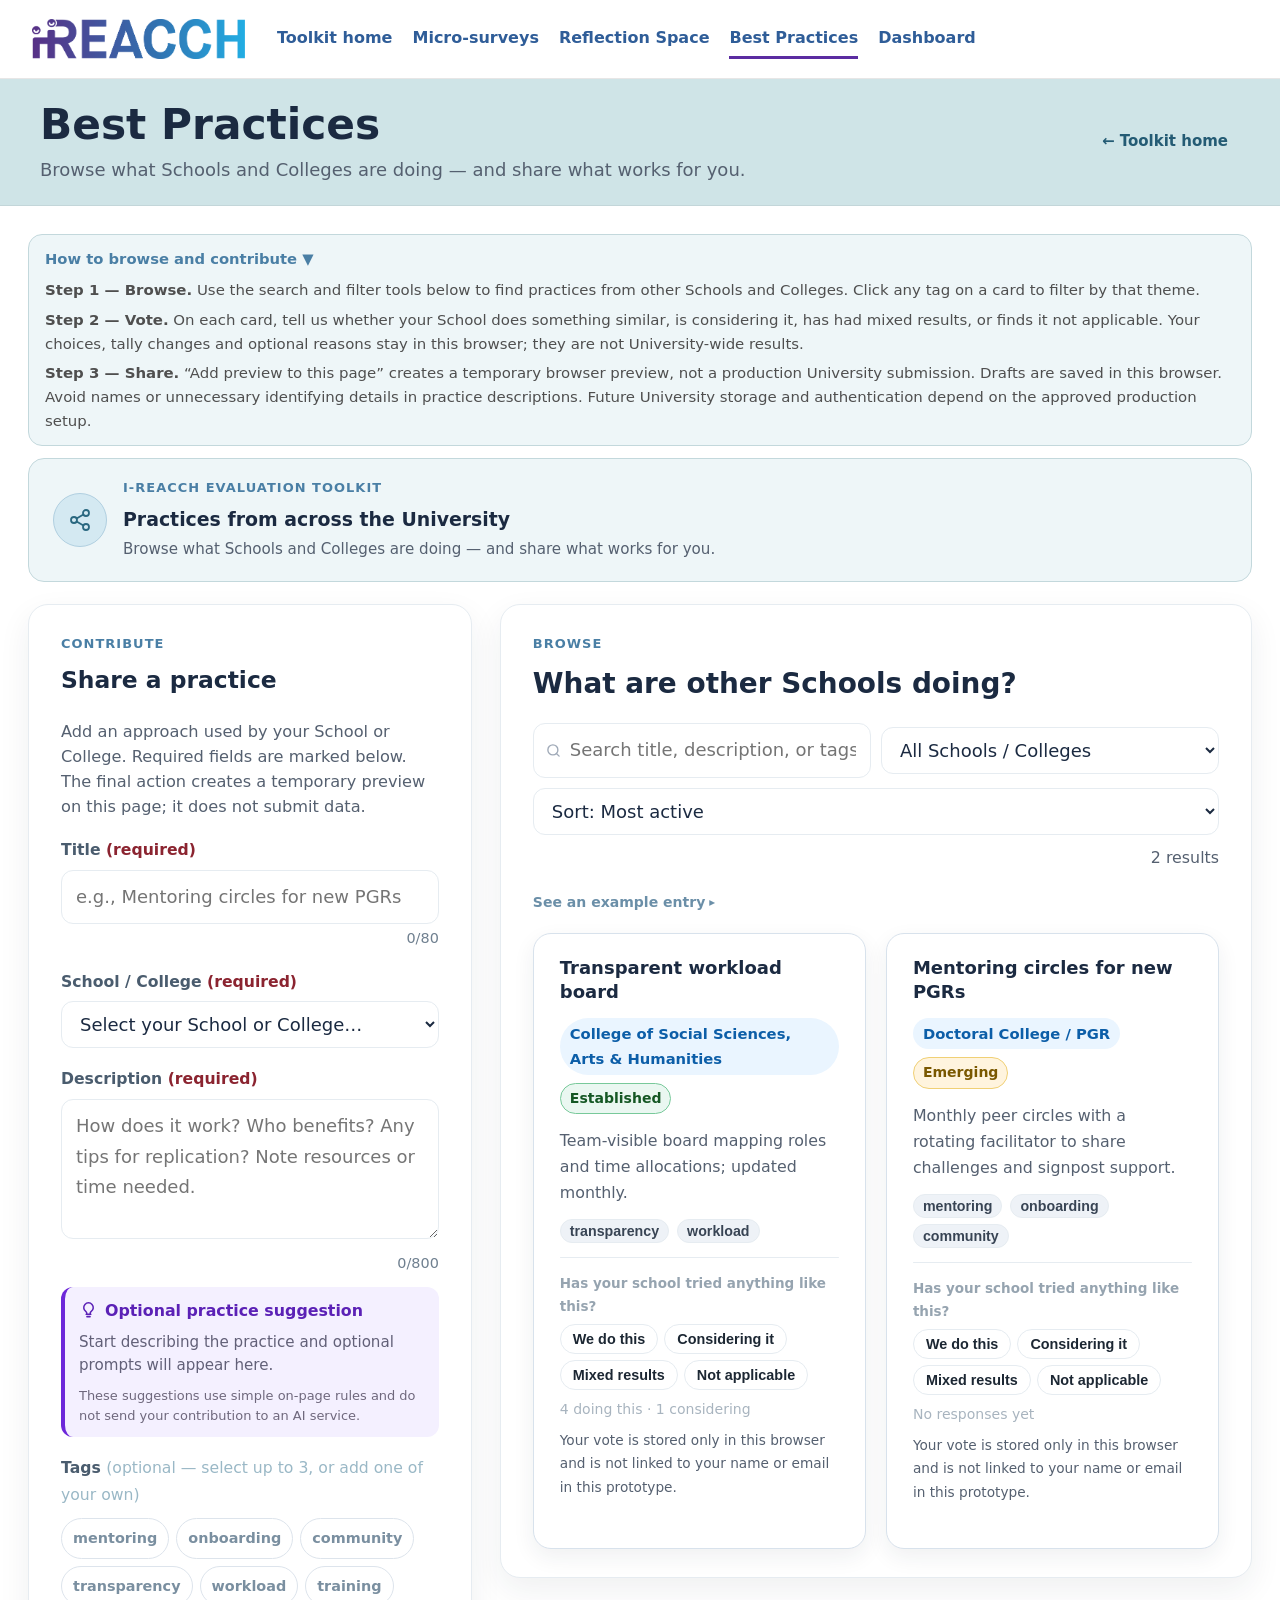
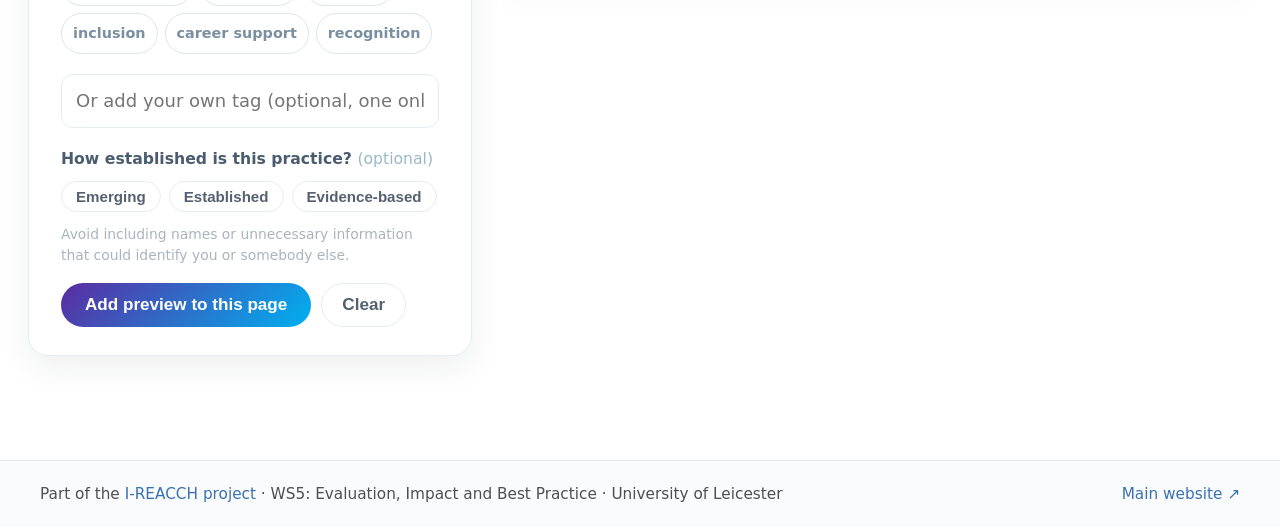
==== commit 82ebc786: "Add files via upload" ====
--- a/best-practices.html
+++ b/best-practices.html
@@ -316,6 +316,22 @@
       .bp-split-right{ order:1; }
       .bp-split-left{ order:2; }
     }
+    /* Page-specific writing helper; no shared styles or input behaviour. */
+    .bp-writing-helper{ margin:12px 0 18px; padding:12px 14px; background:#F4F0FF; border-left:4px solid #6D28D9; border-radius:12px; color:#2F2940; line-height:1.5; overflow-wrap:anywhere; }
+    .bp-writing-helper h3{ display:flex; gap:7px; align-items:flex-start; margin:0 0 8px; font-size:.88rem; color:#5B21B6; }
+    .bp-writing-helper h3 svg{ width:19px; height:19px; flex-shrink:0; margin-top:1px; }
+    .bp-writing-helper [hidden]{ display:none; }
+    #bp-writing-placeholder{ margin:0; font-size:.84rem; color:#626078; }
+    #bp-writing-prompts{ margin:0; padding-left:18px; font-size:.94rem; font-weight:600; }
+    #bp-writing-prompts:has(> li:only-child){ padding-left:0; list-style:none; }
+    #bp-writing-prompts li + li{ margin-top:8px; }
+    .bp-writing-tags-label{ margin:10px 0 5px; font-size:.78rem; font-weight:700; color:#5B21B6; }
+    #bp-writing-chips{ display:flex; flex-wrap:wrap; gap:6px; }
+    .bp-writing-chip{ font:inherit; font-size:.78rem; padding:5px 9px; border:1px solid #bca6e5; border-radius:999px; background:#fff; color:#5B21B6; cursor:pointer; }
+    .bp-writing-chip[aria-pressed="true"]{ background:#e6dcfa; border-color:#6D28D9; }
+    .bp-writing-chip:disabled{ opacity:.55; cursor:default; }
+    .bp-writing-chip:focus-visible{ outline:2px solid #6D28D9; outline-offset:2px; }
+    .bp-writing-note{ margin:10px 0 0; font-size:.72rem; color:#6F687D; }
   </style>
 </head>
 <body>
@@ -357,8 +373,8 @@
       <summary>How to browse and contribute &#9660;</summary>
       <div class="bp-guide-body">
         <p><strong>Step 1 — Browse.</strong> Use the search and filter tools below to find practices from other Schools and Colleges. Click any tag on a card to filter by that theme.</p>
-        <p><strong>Step 2 — Vote.</strong> On each card, tell us whether your School does something similar, is considering it, has had mixed results, or finds it not applicable. This helps others understand how widely a practice is used across the University.</p>
-        <p><strong>Step 3 — Share.</strong> Use “Share a practice” to add a temporary preview to this page. This prototype does not submit it to the WS5 team.</p>
+        <p><strong>Step 2 — Vote.</strong> On each card, tell us whether your School does something similar, is considering it, has had mixed results, or finds it not applicable. Your choices, tally changes and optional reasons stay in this browser; they are not University-wide results.</p>
+        <p><strong>Step 3 — Share.</strong> “Add preview to this page” creates a temporary browser preview, not a production University submission. Drafts are saved in this browser. Avoid names or unnecessary identifying details in practice descriptions. Future University storage and authentication depend on the approved production setup.</p>
       </div>
     </details>
 
@@ -436,6 +452,19 @@
         <div class="counter"><span id="c-desc">0/800</span></div>
         <p class="bp-field-error" id="bp-desc-error" hidden>Enter a description.</p>
 
+        <section class="bp-writing-helper" id="bp-writing-helper" aria-labelledby="bp-writing-title">
+          <h3 id="bp-writing-title"><svg viewBox="0 0 24 24" fill="none" stroke="currentColor" stroke-width="1.9" stroke-linecap="round" stroke-linejoin="round" aria-hidden="true"><path d="M9 18h6M10 21h4M8.5 14.5a6 6 0 1 1 7 0C14.5 15.2 14 16 14 18h-4c0-2-.5-2.8-1.5-3.5Z"/></svg>Optional practice suggestion</h3>
+          <div aria-live="polite" aria-atomic="true">
+            <p id="bp-writing-placeholder">Start describing the practice and optional prompts will appear here.</p>
+            <ul id="bp-writing-prompts" hidden></ul>
+          </div>
+          <div id="bp-writing-tags" hidden>
+            <p class="bp-writing-tags-label">Suggested tags</p>
+            <div id="bp-writing-chips" role="group" aria-label="Suggested existing tags"></div>
+          </div>
+          <p class="bp-writing-note">These suggestions use simple on-page rules and do not send your contribution to an AI service.</p>
+        </section>
+
         <label>Tags <span style="font-weight:400;text-transform:none;letter-spacing:0">(optional — select up to 3, or add one of your own)</span></label>
         <div class="bp-tag-chip-group" id="bp-tag-chips" role="group" aria-label="Select tags">
           <button type="button" class="bp-tag-chip-btn" data-tag="mentoring"      aria-pressed="false">mentoring</button>
@@ -462,7 +491,7 @@
         </div>
 
         <!-- Trust statement -->
-        <p class="bp-trust-note" role="note">This prototype adds the practice only to the current page for preview. It is not submitted or saved as a shared practice. Avoid including personal data in the description.</p>
+        <p class="bp-trust-note" role="note">Avoid including names or unnecessary information that could identify you or somebody else.</p>
 
         <div class="bp-row" style="margin-top:16px;align-items:center">
           <button class="bp-btn" id="bp-add" type="button">Add preview to this page</button>
@@ -565,6 +594,7 @@
 
   <script src="ws5-logger.js"></script>
   <script src="script.js"></script>
+  <script src="assets/js/best-practice-suggestions.js"></script>
   <script>
     window.WS5Logger?.logPageView('3.0');
     let bestPracticeSearchLogged = false;
@@ -715,6 +745,7 @@
 
     /* ---------- Tag chip-toggle system ---------- */
     let selectedChips = new Set();
+    let practiceSuggestions;
 
     function renderTagPills(){
       const pEl = document.getElementById('bp-selected-tags');
@@ -751,6 +782,7 @@
         b.style.opacity = (!on && atLimit) ? '0.45' : '';
       });
       renderTagPills();
+      practiceSuggestions?.refresh();
     }
 
     document.getElementById('bp-tag-chips').addEventListener('click', e=>{
@@ -877,7 +909,7 @@
         voteGroup.appendChild(countEl_card);
         const localNote = document.createElement('p');
         localNote.className = 'bp-local-note';
-        localNote.textContent = 'Your choice and any tally change are stored only in this browser.';
+        localNote.textContent = 'Your vote is stored only in this browser and is not linked to your name or email in this prototype.';
         voteGroup.appendChild(localNote);
         card.appendChild(voteGroup);
 
@@ -1154,6 +1186,13 @@
 
     /* ---------- Boot ---------- */
     render();
+    practiceSuggestions = window.BestPracticeSuggestions?.attach({
+      title: titleEl, description: descEl,
+      vocabulary: BP_PREDEFINED_TAGS, maxTags: MAX_CHIP_TAGS,
+      selected: () => [...selectedChips],
+      toggleTag: tag => [...document.querySelectorAll('#bp-tag-chips .bp-tag-chip-btn')]
+        .find(button => button.dataset.tag === tag)?.click()
+    });
   </script>
 </body>
 </html>
--- a/assets/css/brand.css
+++ b/assets/css/brand.css
@@ -0,0 +1,139 @@
+/* ===== I-REACCH brand-ish foundation ===== */
+:root{
+  /* colours */
+  --ire-white:#ffffff;
+  --ire-bg:#ffffff;
+  --ire-ink:#1a1a1a;
+  --ire-ink-2:#4f4f4f;
+  --ire-link:#3a71b0;
+  --ire-hero:#cfe6e6;        /* pale teal hero band */
+  --ire-border:#e7e6e6;
+  --ire-headline:#5b2ca1;    /* purple headings */
+
+  /* layout */
+  --container:1280px;        /* wide container like the site */
+  --content:960px;           /* readable width for text blocks */
+  --page-max:1200px;         /* inner-page max-width */
+  --radius:12px;
+  --shadow:0 8px 22px rgba(0,0,0,.06);
+
+  /* shared inner-page tokens (used across dashboard, reflection, best-practices) */
+  --border:#e6ecf1;
+  --muted:#556070;
+  --chip:#eef2f7;
+  --grad-a:#5b2ca1;
+  --grad-b:#00b0f0;
+
+  /* type */
+  --font-sans:"Inter","Open Sans",system-ui,-apple-system,Segoe UI,Arial,sans-serif;
+  --fs-body:18px;
+  --lh-body:1.7;
+  --fs-h1: clamp(40px, 4.2vw, 56px);   /* big headline */
+  --fs-h2: clamp(26px, 2.4vw, 34px);
+  --fw-bold:800;
+  --fw-semi:600;
+}
+
+/* ===== base ===== */
+html,body{
+  margin:0;
+  background:var(--ire-bg);
+  color:var(--ire-ink);
+  font-family:var(--font-sans);
+  font-size:var(--fs-body);
+  line-height:var(--lh-body);
+}
+.container{ max-width:var(--container); margin:0 auto; padding:0 32px; }
+.content{ max-width:var(--content); }
+
+h1{ font-size:var(--fs-h1); font-weight:var(--fw-bold); color:var(--ire-headline); margin:0 0 14px; line-height:1.15; }
+h2{ font-size:var(--fs-h2); font-weight:var(--fw-bold); margin:0 0 10px; }
+p{ margin:0 0 18px; color:var(--ire-ink-2); }
+
+a{ color:var(--ire-link); text-decoration:none; }
+a:hover{ text-decoration:underline; }
+
+/* ===== hero slab ===== */
+.hero{
+  background:var(--ire-hero);
+  padding:56px 0 36px;        /* vertical rhythm like the site */
+  margin-bottom:36px;
+}
+.hero .page-title{
+  font-weight:var(--fw-bold);
+  margin:0;
+}
+.page-sub{ color:var(--ire-ink-2); margin-top:6px; }
+
+/* ===== cards ===== */
+.card{ background:#fff; border-radius:var(--radius); box-shadow:var(--shadow); }
+.pad{ padding:32px; }
+
+/* ===== buttons ===== */
+.btn{
+  display:inline-block; border:0; cursor:pointer;
+  border-radius:999px; font-weight:var(--fw-semi);
+  text-decoration:none; font-family:inherit;
+}
+.btn.primary{ color:#fff; padding:12px 20px;
+  background:linear-gradient(135deg,#5b2ca1,#00b0f0);
+}
+.btn.ghost{ background:transparent; color:var(--ire-ink);
+  border:1px solid var(--ire-border); padding:12px 20px;
+}
+.btn.tiny{ font-size:.85rem; padding:6px 10px; }
+
+/* ===== chips & badges ===== */
+.chips{ display:flex; flex-wrap:wrap; gap:6px; }
+.chip{ background:#f3f5f9; border:1px solid var(--ire-border);
+  border-radius:999px; padding:4px 10px; font-weight:600; font-size:.85rem;
+}
+.badge{ border-radius:999px; padding:2px 8px; font-weight:700; font-size:.8rem; display:inline-block }
+.badge.ok{ background:#eaf7f1; color:#22a06b; }
+.badge.risk{ background:#fdecec; color:#d14d4d; }
+.badge.warn{ background:#fff4de; color:#c07c00; }
+
+/* ===== form controls ===== */
+.input,.select,.textarea{
+  width:100%; padding:12px 14px;
+  border:1px solid var(--ire-border); border-radius:var(--radius);
+  font:inherit; background:#fff; color:var(--ire-ink);
+}
+.input:focus,.select:focus,.textarea:focus,.btn:focus{
+  outline:2px solid #9cc7ff; outline-offset:2px;
+}
+.textarea{ min-height:120px; resize:vertical; }
+
+/* ===== layout helpers ===== */
+.grid{ display:grid; gap:24px; }
+.grid-3{ grid-template-columns:repeat(3,1fr); }
+.row{ display:flex; align-items:center; gap:10px; flex-wrap:wrap; }
+.grid-2{ display:grid; grid-template-columns:1fr 360px; gap:18px; }
+@media (max-width:1080px){ .grid-2{ grid-template-columns:1fr; } }
+
+/* spacing utilities */
+.mt-8{ margin-top:8px; } .mb-8{ margin-bottom:8px; }
+.mt-16{ margin-top:16px; } .mb-16{ margin-bottom:16px; }
+.gap-12{ gap:12px; }
+.muted{ color:var(--ire-ink-2); }
+
+/* ===== site footer ===== */
+.site-footer{
+  border-top:1px solid var(--ire-border);
+  background:#fafbfc;
+  padding:20px 0;
+  margin-top:48px;
+  font-size:.85rem;
+  color:var(--ire-ink-2);
+}
+.site-footer__inner{
+  max-width:1200px;
+  margin:0 auto;
+  padding:0 24px;
+  display:flex;
+  align-items:center;
+  justify-content:space-between;
+  flex-wrap:wrap;
+  gap:12px;
+}
+.site-footer a{ color:var(--ire-link); }
--- a/assets/css/header.css
+++ b/assets/css/header.css
@@ -0,0 +1,100 @@
+/* ===== Header & Nav (tight, one-line desktop) ===== */
+.site-header{
+  background:#fff;
+  border-bottom:1px solid #e7e6e6;
+  position:relative;
+  z-index:20;
+}
+
+.skip-link{
+  position:fixed;
+  top:8px;
+  left:8px;
+  z-index:1000;
+  transform:translateY(-150%);
+  background:#fff;
+  color:#173f75;
+  border:2px solid #5b2ca1;
+  border-radius:8px;
+  padding:10px 14px;
+  font-weight:800;
+  text-decoration:none;
+}
+.skip-link:focus{ transform:translateY(0); }
+.site-header .bar{
+  display:flex;
+  align-items:center;
+  justify-content:flex-start;   /* logo -> nav */
+  gap:24px;                     /* space between logo and nav group */
+  height:78px;                  /* a bit shorter than before */
+  overflow:visible;
+}
+
+/* Logo smaller */
+.logo img{
+  height:40px;                  /* ↓ from 48px */
+  width:auto;
+  display:block;
+}
+
+/* Nav: smaller text, tighter gaps, one line */
+.nav{
+  display:flex;
+  align-items:center;
+  gap:20px;                     /* tighter link spacing */
+  margin-left:8px;              /* small breathing room after logo */
+  flex-wrap:nowrap;             /* keep one line on desktop */
+  white-space:nowrap;
+}
+.nav a{
+  color:#2f5d98;
+  text-decoration:none;
+  font-weight:600;
+  font-size:16px;               /* ↓ from 18px */
+  line-height:1;
+  padding:10px 0;
+  border-bottom:3px solid transparent;
+}
+.nav a:hover{ text-decoration:underline; }
+.nav a.active,
+.nav a[aria-current="page"]{
+  font-weight:800;
+  border-bottom-color:#5b2ca1;
+  text-decoration:none;
+}
+.nav a:focus-visible,
+.nav-toggle:focus-visible{
+  outline:3px solid #5b2ca1;
+  outline-offset:4px;
+  border-radius:4px;
+}
+
+/* Mobile toggle appears at narrower widths */
+.nav-toggle{ display:none; background:none; border:0; cursor:pointer; }
+.nav-toggle svg{ width:26px; height:26px; fill:#1a1a1a; }
+
+/* When the viewport is narrow, switch to overlay menu.
+   Raise the breakpoint if you still see wrapping on some laptops. */
+@media (max-width:1100px){
+  .nav{
+    display:none;
+    position:absolute;
+    top:100%; left:0; right:0;
+    background:#fff; border-bottom:1px solid #e7e6e6;
+    padding:12px 24px;
+    flex-direction:column; gap:8px;
+    white-space:normal; flex-wrap:wrap;
+  }
+  .nav.open{ display:flex; }
+  .nav a{ width:100%; padding:12px 0; font-size:17px; } /* comfy touch targets */
+  .nav-toggle{ display:block; margin-left:auto; }
+}
+
+@media (prefers-reduced-motion:reduce){
+  *,*::before,*::after{
+    scroll-behavior:auto !important;
+    animation-duration:.01ms !important;
+    animation-iteration-count:1 !important;
+    transition-duration:.01ms !important;
+  }
+}
--- a/assets/css/style.css
+++ b/assets/css/style.css
@@ -0,0 +1,95 @@
+/*
+  I-REACCH Evaluation Toolkit — Shared Inner-Page Styles
+  Load order: brand.css → header.css → style.css (this file)
+  Foundation tokens live in brand.css.
+  Page-specific overrides live in each page's <style> block.
+*/
+
+/* ── Inner-page design-system tokens ─────────────────────────── */
+:root{
+  /* Border-radius scale */
+  --ds-radius-sm:  12px;   /* inputs, small controls */
+  --ds-radius-md:  14px;   /* info panels, guide boxes, tooltips */
+  --ds-radius-lg:  20px;   /* main cards and content panels */
+
+  /* Shadow scale */
+  --ds-shadow:    0 12px 32px rgba(28,39,51,.07);
+  --ds-shadow-sm: 0 8px 20px rgba(28,39,51,.06);
+
+  /* Info / context panel palette */
+  --ds-info-bg:     #eef6f8;
+  --ds-info-border: #c3d8dc;
+
+  /* Section vertical rhythm */
+  --ds-gap: 20px;
+}
+
+/* ── Inner-page header — shared across all toolkit pages ─────── */
+.overview-bar{
+  background:#cfe4e7;
+  padding:22px 0;
+  border-bottom:1px solid #c3d6d9;
+}
+.overview-inner{
+  max-width:var(--page-max);
+  margin:0 auto;
+  padding:0 24px;
+  display:flex;
+  align-items:center;
+  justify-content:space-between;
+  gap:16px;
+}
+.brand-wrap{ display:flex; align-items:center; gap:14px; }
+.brand-wrap img{ height:48px; width:auto; display:block; }
+.titles{ display:flex; flex-direction:column; }
+.page-title{
+  margin:0;
+  font-size:clamp(1.75rem, 4vw, 2.35rem);
+  line-height:1.15;
+  font-weight:800;
+  color:#1b2a41;
+}
+.page-sub{ margin:6px 0 0; font-size:1rem; line-height:1.5; color:var(--muted); }
+.back-link{
+  font-weight:700; font-size:15px; color:#245b74;
+  text-decoration:none; padding:8px 12px; border-radius:8px;
+}
+.back-link:hover{ background:rgba(0,0,0,.05); }
+.back-link:focus-visible{
+  outline:3px solid #5b2ca1;
+  outline-offset:2px;
+}
+
+
+@media (max-width:640px){
+  .overview-inner{ align-items:flex-start; flex-direction:column; }
+  .overview-bar{ padding:18px 0; }
+}
+
+/* ── Info / context panels ────────────────────────────────────── */
+/*
+  Shared visual treatment for guide boxes, trust statements,
+  onboarding panels, and contextual help blocks.
+  Usage: add class="ds-info-panel" or use as a mixin target.
+*/
+.ds-info-panel{
+  background:var(--ds-info-bg);
+  border:1px solid var(--ds-info-border);
+  border-radius:var(--ds-radius-md);
+  padding:16px 20px;
+}
+
+/* ── Section eyebrow label ────────────────────────────────────── */
+/*
+  Micro-label above section headings.
+  Establishes the academic hierarchy: eyebrow → heading → body.
+*/
+.ds-eyebrow{
+  font-size:.72rem;
+  font-weight:700;
+  letter-spacing:.08em;
+  text-transform:uppercase;
+  color:#4a7fa5;
+  display:block;
+  margin-bottom:6px;
+}
